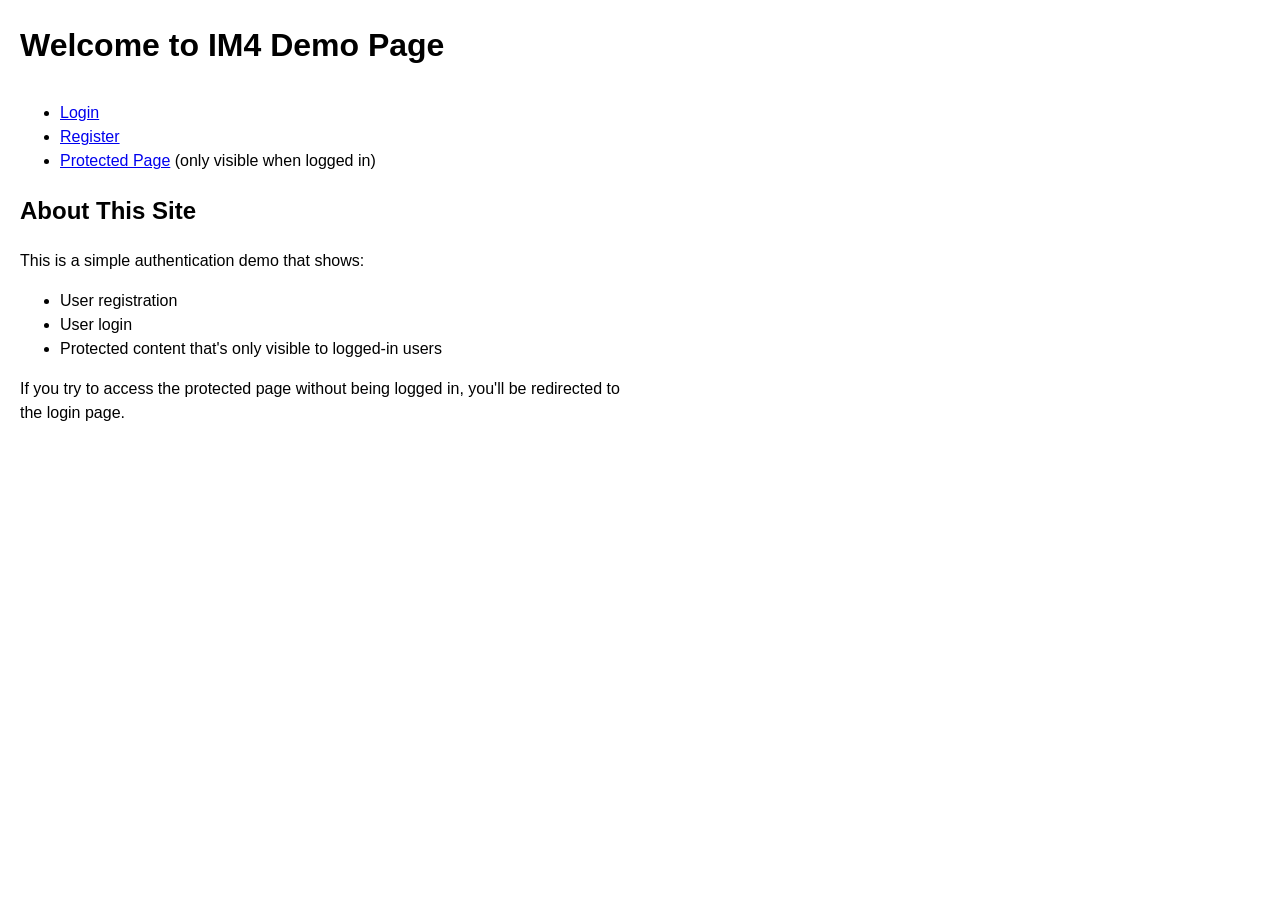
==== index.html @ af48d36d "Irgendwas was ich cool finde" ====
<!DOCTYPE html>
<html lang="en">
  <head>
    <meta charset="UTF-8" />
    <title>Welcome</title>
    <link rel="stylesheet" href="css/style.css" />
  </head>
  <body>
    <h1>Welcome to IM4 Demo Page</h1>

    <div class="navigation">
      <ul>
        <li><a href="login.html">Login</a></li>
        <li><a href="register.html">Register</a></li>
        <li>
          <a href="protected.html">Protected Page</a> (only visible when logged
          in)
        </li>
      </ul>
    </div>

    <div class="info">
      <h2>About This Site</h2>
      <p>This is a simple authentication demo that shows:</p>
      <ul>
        <li>User registration</li>
        <li>User login</li>
        <li>Protected content that's only visible to logged-in users</li>
      </ul>
      <p>
        If you try to access the protected page without being logged in, you'll
        be redirected to the login page.
      </p>
    </div>
  </body>
</html>
---- css/style.css ----
/* style.css */
body {
  font-family: Arial, sans-serif;
  margin: 20px;
  max-width: 600px;
  line-height: 1.5;
}

h1 {
  margin-bottom: 1em;
}

form > div {
  margin-bottom: 1em;
}

label {
  display: inline-block;
  width: 80px;
}

input[type="email"],
input[type="password"] {
  width: 200px;
  padding: 4px;
}

button {
  padding: 8px 16px;
  cursor: pointer;
}

p {
  margin-top: 1em;
}
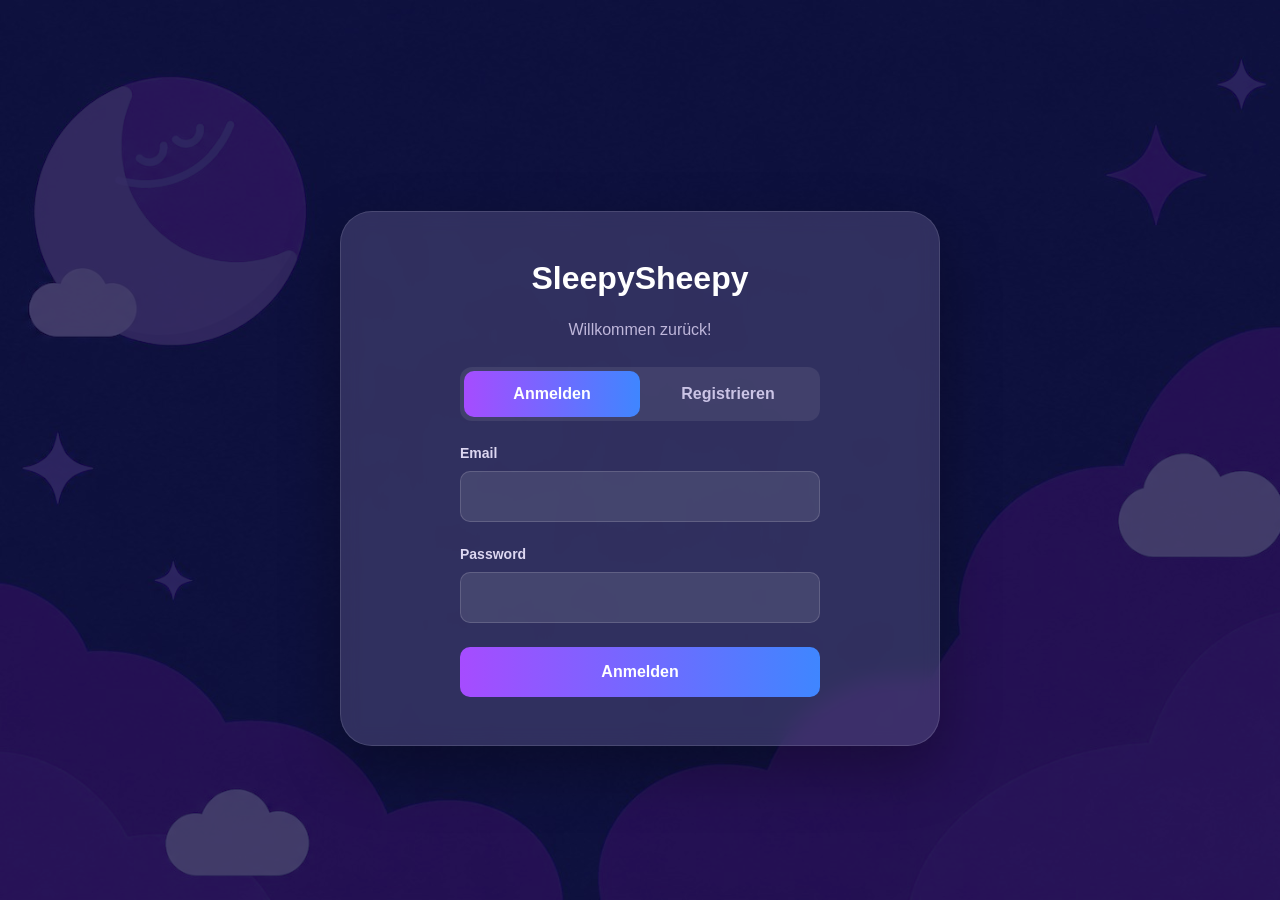
==== commit c6da0cc8: "readme anpassungen" ====
--- a/index.html
+++ b/index.html
@@ -1,36 +1,13 @@
 <!DOCTYPE html>
-<html lang="en">
-  <head>
-    <meta charset="UTF-8" />
-    <title>Welcome</title>
-    <link rel="stylesheet" href="css/style.css" />
-  </head>
-  <body>
-    <h1>Welcome to IM4 Demo Page</h1>
-
-    <div class="navigation">
-      <ul>
-        <li><a href="login.html">Login</a></li>
-        <li><a href="register.html">Register</a></li>
-        <li>
-          <a href="protected.html">Protected Page</a> (only visible when logged
-          in)
-        </li>
-      </ul>
-    </div>
-
-    <div class="info">
-      <h2>About This Site</h2>
-      <p>This is a simple authentication demo that shows:</p>
-      <ul>
-        <li>User registration</li>
-        <li>User login</li>
-        <li>Protected content that's only visible to logged-in users</li>
-      </ul>
-      <p>
-        If you try to access the protected page without being logged in, you'll
-        be redirected to the login page.
-      </p>
-    </div>
-  </body>
-</html>
+<html lang="de">
+<head>
+  <meta charset="UTF-8">
+  <meta http-equiv="refresh" content="0; url=login.html">
+  <title>Weiterleitung</title>
+</head>
+<body>
+  <script>
+    window.location.href = "login.html";
+  </script>
+</body>
+</html>
